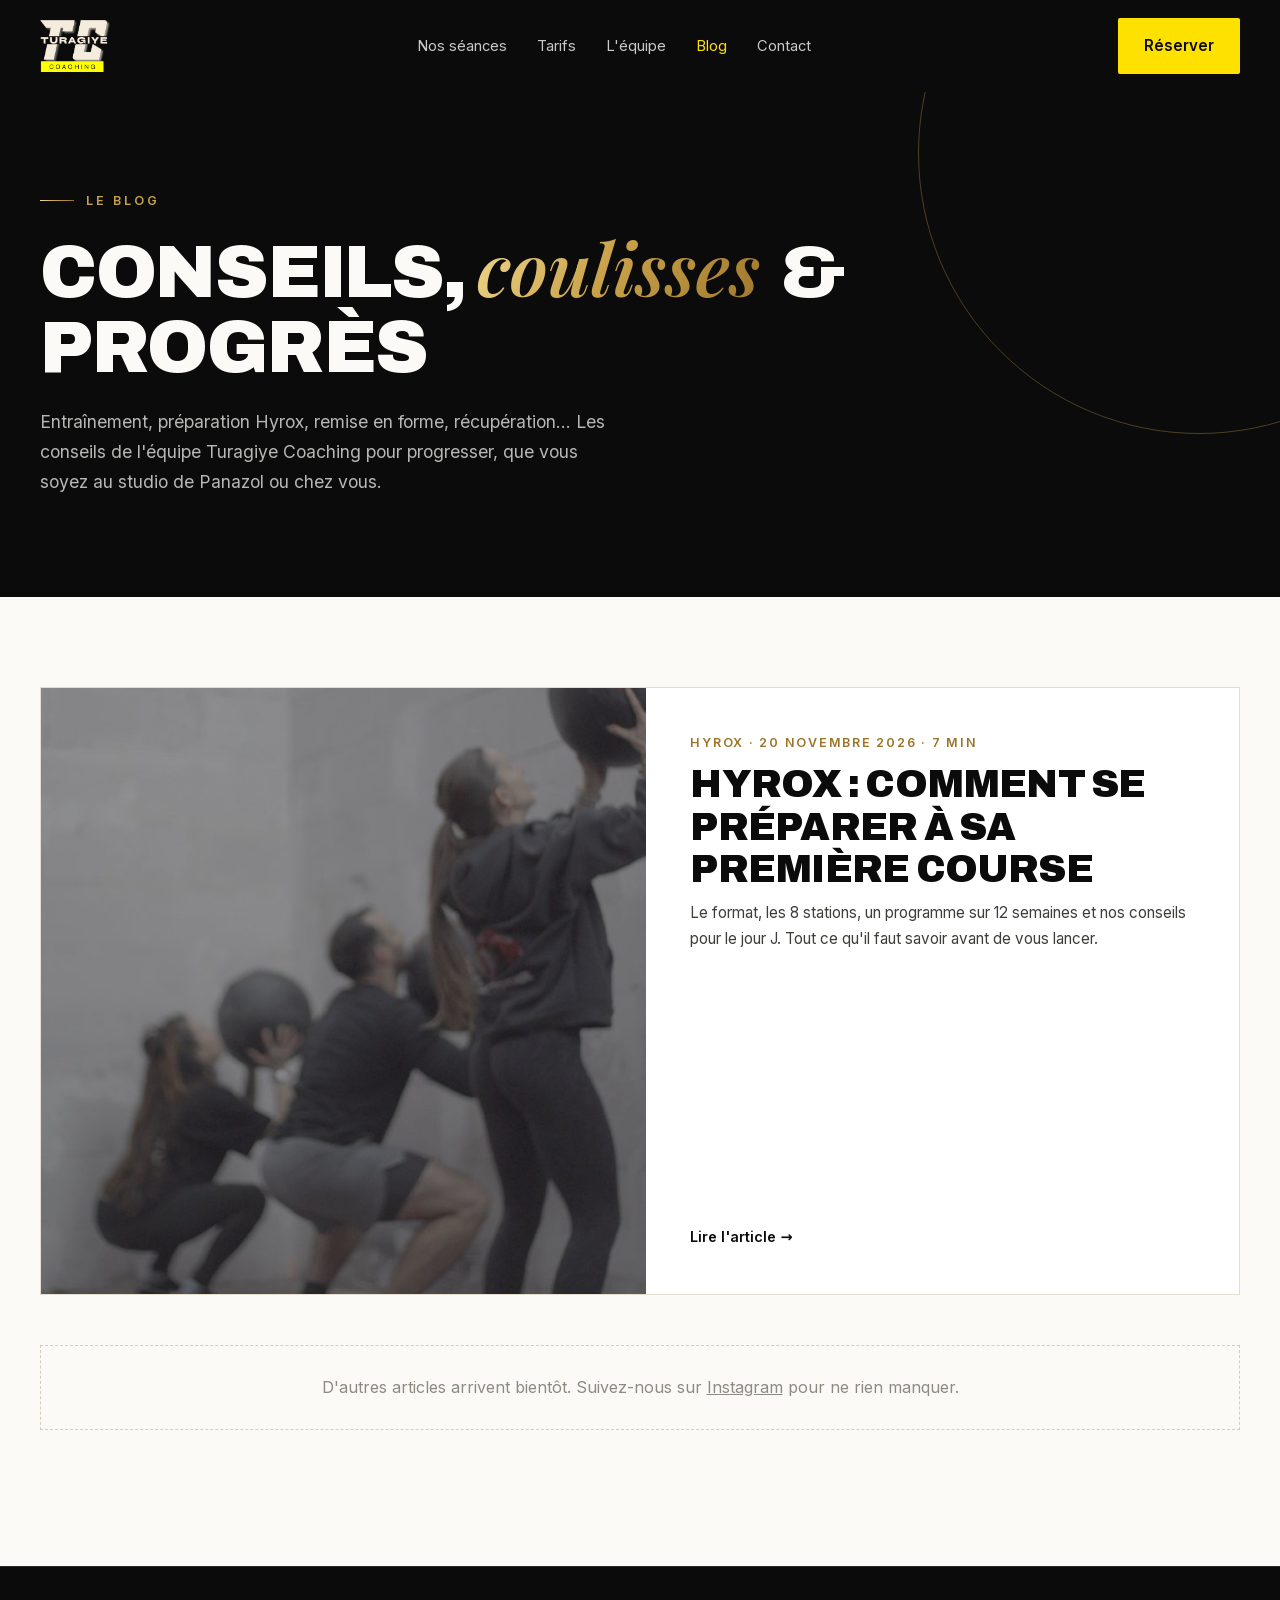
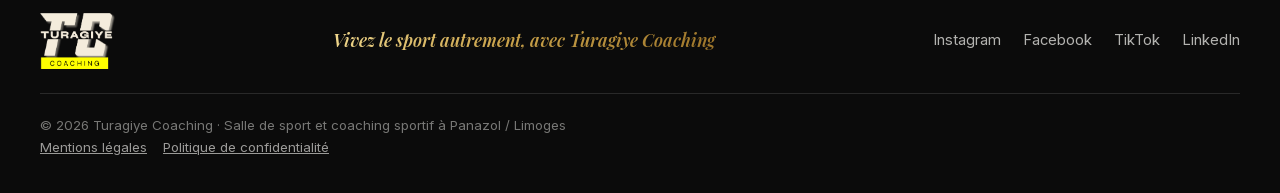
==== blog/index.html @ 180a903d "Blog : rubrique et premier article (préparer son premier Hyrox) Co-Authored-By: Claude Opus 5.5 <nor" ====
<!doctype html>
<html lang="fr">
<head>
  <meta charset="utf-8">
  <meta name="viewport" content="width=device-width, initial-scale=1">
  <title>Blog sport et coaching à Limoges | Turagiye Coaching</title>
  <meta name="description" content="Conseils d'entraînement, préparation Hyrox, remise en forme et vie du studio : le blog de Turagiye Coaching, salle de sport à Panazol (Limoges).">
  <link rel="canonical" href="https://turagiyecoaching.fr/blog/">
  <meta name="theme-color" content="#0b0b0b">
  <link rel="icon" href="../images/logo-noir.png">
  <meta property="og:type" content="website">
  <meta property="og:locale" content="fr_FR">
  <meta property="og:site_name" content="Turagiye Coaching">
  <meta property="og:title" content="Le blog de Turagiye Coaching">
  <meta property="og:description" content="Conseils d'entraînement, préparation Hyrox et vie du studio, par l'équipe de Turagiye Coaching à Panazol / Limoges.">
  <meta property="og:url" content="https://turagiyecoaching.fr/blog/">
  <meta property="og:image" content="https://turagiyecoaching.fr/images/partage.jpg">
  <link rel="stylesheet" href="../fonts/fonts.css">
  <link rel="stylesheet" href="blog.css">
  <script type="application/ld+json">
  {
    "@context": "https://schema.org",
    "@type": "Blog",
    "@id": "https://turagiyecoaching.fr/blog/#blog",
    "name": "Le blog de Turagiye Coaching",
    "url": "https://turagiyecoaching.fr/blog/",
    "inLanguage": "fr-FR",
    "publisher": { "@id": "https://turagiyecoaching.fr/#studio" },
    "blogPost": [
      { "@type": "BlogPosting", "headline": "Hyrox : comment se préparer à sa première course", "url": "https://turagiyecoaching.fr/blog/preparer-son-premier-hyrox.html", "datePublished": "2026-11-20" }
    ]
  }
  </script>
</head>
<body>
  <nav class="nav">
    <div class="container">
      <a href="../" class="logo"><img src="../images/logo-clair.png" alt="Turagiye Coaching — accueil"></a>
      <ul>
        <li><a href="../#offres">Nos séances</a></li>
        <li><a href="../#tarifs">Tarifs</a></li>
        <li><a href="../#equipe">L'équipe</a></li>
        <li><a href="./" aria-current="page">Blog</a></li>
        <li><a href="../#contact">Contact</a></li>
      </ul>
      <a href="https://feelup.app/turagiye-coaching-panazol" target="_blank" rel="noopener" class="btn btn-yellow">Réserver</a>
    </div>
  </nav>

  <header class="blog-hero">
    <div class="container">
      <span class="eyebrow">Le blog</span>
      <h1>Conseils, <span class="gold-text">coulisses</span> &amp; progrès</h1>
      <p>Entraînement, préparation Hyrox, remise en forme, récupération… Les conseils de l'équipe Turagiye Coaching pour progresser, que vous soyez au studio de Panazol ou chez vous.</p>
    </div>
  </header>

  <main class="posts">
    <div class="container">
      <div class="post-grid">
        <!-- Nouvel article : copier ce bloc en haut de la liste. Le plus récent garde la classe "featured". -->
        <a class="post-card featured" href="preparer-son-premier-hyrox.html">
          <div class="img"><img src="../images/hyrox-wallballs.jpg" alt="Wall balls pendant un entraînement Hyrox au studio" style="object-position:50% 35%"></div>
          <div class="body">
            <span class="meta">Hyrox · 20 novembre 2026 · 7 min</span>
            <h2>Hyrox : comment se préparer à sa première course</h2>
            <p>Le format, les 8 stations, un programme sur 12 semaines et nos conseils pour le jour J. Tout ce qu'il faut savoir avant de vous lancer.</p>
            <span class="more">Lire l'article →</span>
          </div>
        </a>
      </div>
      <p class="soon">D'autres articles arrivent bientôt. Suivez-nous sur <a href="https://www.instagram.com/turagiye_coaching/" target="_blank" rel="noopener">Instagram</a> pour ne rien manquer.</p>
    </div>
  </main>

  <footer>
    <div class="container">
      <a href="../" class="logo"><img src="../images/logo-clair.png" alt="Turagiye Coaching" style="height:56px;width:auto"></a>
      <span class="slogan gold-text">Vivez le sport autrement, avec Turagiye Coaching</span>
      <ul>
        <li><a href="https://www.instagram.com/turagiye_coaching/" target="_blank" rel="noopener">Instagram</a></li>
        <li><a href="https://www.facebook.com/p/Turagiye-Coaching-100078954837869/" target="_blank" rel="noopener">Facebook</a></li>
        <li><a href="https://www.tiktok.com/@melissaymar" target="_blank" rel="noopener">TikTok</a></li>
        <li><a href="https://fr.linkedin.com/company/turagiye-coaching" target="_blank" rel="noopener">LinkedIn</a></li>
      </ul>
      <small>© 2026 Turagiye Coaching · Salle de sport et coaching sportif à Panazol / Limoges<br>
        <a href="../mentions-legales.html">Mentions légales</a><a href="../confidentialite.html">Politique de confidentialité</a></small>
    </div>
  </footer>
</body>
</html>
---- fonts/fonts.css ----
/* Polices hébergées sur le site (aucune connexion aux serveurs de Google) */
@font-face { font-family: "Archivo"; font-style: normal; font-weight: 500 900; font-display: swap; src: url(archivo.woff2) format("woff2"); }
@font-face { font-family: "Inter"; font-style: normal; font-weight: 400 600; font-display: swap; src: url(inter.woff2) format("woff2"); }
@font-face { font-family: "Playfair Display"; font-style: italic; font-weight: 500 600; font-display: swap; src: url(playfair-italic.woff2) format("woff2"); }
---- blog/blog.css ----
/* Blog Turagiye Coaching — mêmes couleurs et polices que le site */
:root{--black:#0b0b0b;--ink:#151515;--white:#fbfaf6;--paper:#f3f1ea;--grey:#8d8a82;--text:#3f3d38;--yellow:#ffe100;--gold:#c9a24a;--gold-dark:#9c7429;--gold-grad:linear-gradient(120deg,#f1d98f 0%,#c9a24a 45%,#9c7429 100%);--display:"Archivo",system-ui,sans-serif;--serif:"Playfair Display",Georgia,serif;--sans:"Inter",system-ui,sans-serif}
*{box-sizing:border-box}
html{scroll-behavior:smooth}
body{margin:0;background:var(--white);color:var(--black);font-family:var(--sans);line-height:1.7}
img{display:block;max-width:100%}
a{color:inherit}
.container{width:min(1200px,100% - 40px);margin-inline:auto}
.narrow{width:min(760px,100% - 40px);margin-inline:auto}
.gold-text{font-family:var(--serif);font-style:italic;font-weight:600;text-transform:none;letter-spacing:0;background:var(--gold-grad);-webkit-background-clip:text;background-clip:text;color:transparent;padding:0 .08em .14em 0}
.eyebrow{display:inline-flex;align-items:center;gap:12px;font-size:.78rem;font-weight:600;letter-spacing:.24em;text-transform:uppercase;color:var(--gold)}
.eyebrow::before{content:"";width:34px;height:1px;background:var(--gold-grad)}
.btn{display:inline-flex;align-items:center;gap:.6em;padding:1em 1.7em;font:inherit;font-weight:600;font-size:.95rem;text-decoration:none;border-radius:2px;transition:transform .25s,box-shadow .25s}
.btn:hover{transform:translateY(-2px)}
.btn-yellow{background:var(--yellow);color:var(--black)}
.btn-yellow:hover{box-shadow:0 10px 30px -10px rgba(255,225,0,.6)}

/* Navigation */
.nav{background:var(--black);color:var(--white);padding:18px 0;position:sticky;top:0;z-index:10}
.nav .container{display:flex;align-items:center;justify-content:space-between;gap:24px}
.nav .logo img{height:52px;width:auto}
.nav ul{display:flex;gap:30px;list-style:none;margin:0;padding:0;font-size:.92rem}
.nav ul a{text-decoration:none;opacity:.8}
.nav ul a:hover,.nav ul a[aria-current]{opacity:1;color:var(--yellow)}

/* En-tête de la liste */
.blog-hero{background:var(--black);color:var(--white);padding:90px 0 100px;position:relative;overflow:hidden}
.blog-hero::before{content:"";position:absolute;width:560px;height:560px;right:-200px;top:-220px;border-radius:50%;border:1px solid rgba(201,162,74,.35)}
h1,h2,h3{font-family:var(--display);font-weight:900;line-height:1.02;letter-spacing:-.02em;text-transform:uppercase;margin:0}
.blog-hero h1{font-size:clamp(2.6rem,6vw,4.6rem);margin:18px 0 22px}
.blog-hero p{max-width:52ch;color:rgba(251,250,246,.72);font-size:1.1rem;margin:0}

/* Cartes d'articles */
.posts{padding:90px 0 120px}
.post-grid{display:grid;grid-template-columns:repeat(3,1fr);gap:26px}
.post-card{display:flex;flex-direction:column;background:#fff;border:1px solid #e3ded1;text-decoration:none;transition:transform .3s,border-color .3s,box-shadow .3s}
.post-card:hover{transform:translateY(-4px);border-color:var(--gold);box-shadow:0 24px 40px -28px rgba(0,0,0,.35)}
.post-card .img{aspect-ratio:16/10;overflow:hidden;background:var(--ink)}
.post-card .img img{width:100%;height:100%;object-fit:cover;transition:transform .8s}
.post-card:hover .img img{transform:scale(1.04)}
.post-card .body{padding:26px 26px 30px;display:flex;flex-direction:column;gap:10px;flex:1}
.post-card .meta{font-size:.78rem;font-weight:600;letter-spacing:.14em;text-transform:uppercase;color:var(--gold-dark)}
.post-card h2{font-size:1.35rem;line-height:1.1}
.post-card p{margin:0;color:var(--text);font-size:.95rem}
.post-card .more{margin-top:auto;padding-top:8px;font-weight:600;font-size:.9rem}
.post-card.featured{grid-column:span 3;flex-direction:row}
.post-card.featured .img{flex:1.2;aspect-ratio:auto;min-height:380px}
.post-card.featured .body{flex:1;padding:44px;justify-content:center}
.post-card.featured h2{font-size:clamp(1.7rem,3vw,2.4rem)}
.soon{margin-top:50px;padding:28px 30px;border:1px dashed #d4cdbb;color:var(--grey);text-align:center}

/* Article */
.article-head{background:var(--black);color:var(--white);padding:70px 0 0}
.crumbs{font-size:.84rem;color:rgba(251,250,246,.55);margin-bottom:26px}
.crumbs a{text-decoration:none}.crumbs a:hover{color:var(--yellow)}
.article-head h1{font-size:clamp(2.2rem,5.4vw,4rem);margin:16px 0 22px}
.article-head .intro{font-size:1.15rem;color:rgba(251,250,246,.78);max-width:60ch;margin:0 0 26px}
.byline{display:flex;flex-wrap:wrap;gap:8px 22px;font-size:.88rem;color:rgba(251,250,246,.6);padding-bottom:50px}
.byline b{color:var(--white);font-weight:600}
.cover{position:relative;margin-bottom:-120px}
.cover img{width:100%;aspect-ratio:16/8;object-fit:cover}
.cover figcaption{font-size:.8rem;color:var(--grey);margin-top:10px}
.article-body{padding:170px 0 60px}
.article-body h2{font-size:clamp(1.6rem,3.4vw,2.2rem);margin:60px 0 18px}
.article-body h3{font-size:1.2rem;margin:34px 0 10px;letter-spacing:-.01em}
.article-body p,.article-body li{color:var(--text);font-size:1.06rem}
.article-body ul,.article-body ol{padding-left:1.25em}
.article-body li{margin-bottom:8px}
.article-body li::marker{color:var(--gold-dark)}
.article-body strong{color:var(--black)}
.toc{background:var(--paper);padding:26px 30px;margin:0 0 20px;border-left:3px solid var(--gold)}
.toc b{font-family:var(--display);text-transform:uppercase;font-size:.85rem;letter-spacing:.08em}
.toc ol{margin:10px 0 0}.toc a{text-decoration:none}.toc a:hover{color:var(--gold-dark)}
.stations{display:grid;grid-template-columns:repeat(2,1fr);gap:12px;margin:26px 0;padding:0;list-style:none;counter-reset:st}
.stations li{counter-increment:st;display:flex;gap:14px;align-items:baseline;background:#fff;border:1px solid #e3ded1;padding:16px 18px;margin:0;font-size:.98rem}
.stations li::before{content:counter(st);font-family:var(--serif);font-style:italic;color:var(--gold-dark);font-size:1.2rem;min-width:1em}
.stations li span{color:var(--grey);font-size:.88rem;display:block}
.tip{background:var(--black);color:var(--white);padding:30px 32px;margin:34px 0}
.tip b{display:block;font-family:var(--display);text-transform:uppercase;color:var(--yellow);margin-bottom:6px;letter-spacing:.02em}
.tip p{color:rgba(251,250,246,.8);margin:0}
.week{width:100%;border-collapse:collapse;margin:24px 0;font-size:.97rem}
.week th,.week td{text-align:left;padding:13px 14px;border-bottom:1px solid #e3ded1;vertical-align:top}
.week th{font-family:var(--display);text-transform:uppercase;font-size:.8rem;letter-spacing:.06em;color:var(--gold-dark)}
.week td:first-child{font-weight:600;white-space:nowrap;color:var(--black)}
.cta-box{background:var(--black);color:var(--white);padding:46px 44px;margin:70px 0 20px;position:relative;overflow:hidden}
.cta-box::before{content:"";position:absolute;width:340px;height:340px;right:-120px;top:-150px;border-radius:50%;border:1px solid rgba(201,162,74,.4)}
.cta-box h2{color:var(--white);margin:0 0 14px;font-size:clamp(1.6rem,3.4vw,2.2rem)}
.cta-box p{color:rgba(251,250,246,.75);margin:0 0 24px;max-width:50ch}
.cta-box .actions{display:flex;flex-wrap:wrap;gap:14px;align-items:center}
.cta-box .actions a.link{color:var(--white);opacity:.8}
.back{display:inline-block;margin-top:30px;font-weight:600;text-decoration:none}
.back:hover{color:var(--gold-dark)}

/* Pied de page */
footer{background:var(--black);color:var(--white);border-top:1px solid rgba(255,255,255,.12);padding:46px 0 34px}
footer .container{display:flex;flex-wrap:wrap;justify-content:space-between;align-items:center;gap:24px}
footer .slogan{font-size:1.1rem}
footer ul{display:flex;flex-wrap:wrap;gap:22px;list-style:none;padding:0;margin:0;font-size:.92rem}
footer ul a{text-decoration:none;opacity:.7}footer ul a:hover{opacity:1;color:var(--yellow)}
footer small{width:100%;color:rgba(251,250,246,.45);padding-top:20px;border-top:1px solid rgba(255,255,255,.12)}
footer small a{color:rgba(251,250,246,.6);margin-right:16px}

@media (max-width:960px){
  .nav ul{display:none}
  .post-grid{grid-template-columns:1fr 1fr}
  .post-card.featured{grid-column:span 2;flex-direction:column}
  .post-card.featured .img{min-height:0;aspect-ratio:16/10}
  .post-card.featured .body{padding:28px}
  .cover{margin-bottom:-60px}
  .article-body{padding-top:100px}
}
@media (max-width:600px){
  .post-grid{grid-template-columns:1fr}
  .post-card.featured{grid-column:span 1}
  .stations{grid-template-columns:1fr}
  .nav .logo img{height:44px}
  .nav .btn{padding:.75em 1.1em;font-size:.85rem}
  .cta-box{padding:34px 26px}
  .week td:first-child{white-space:normal}
}
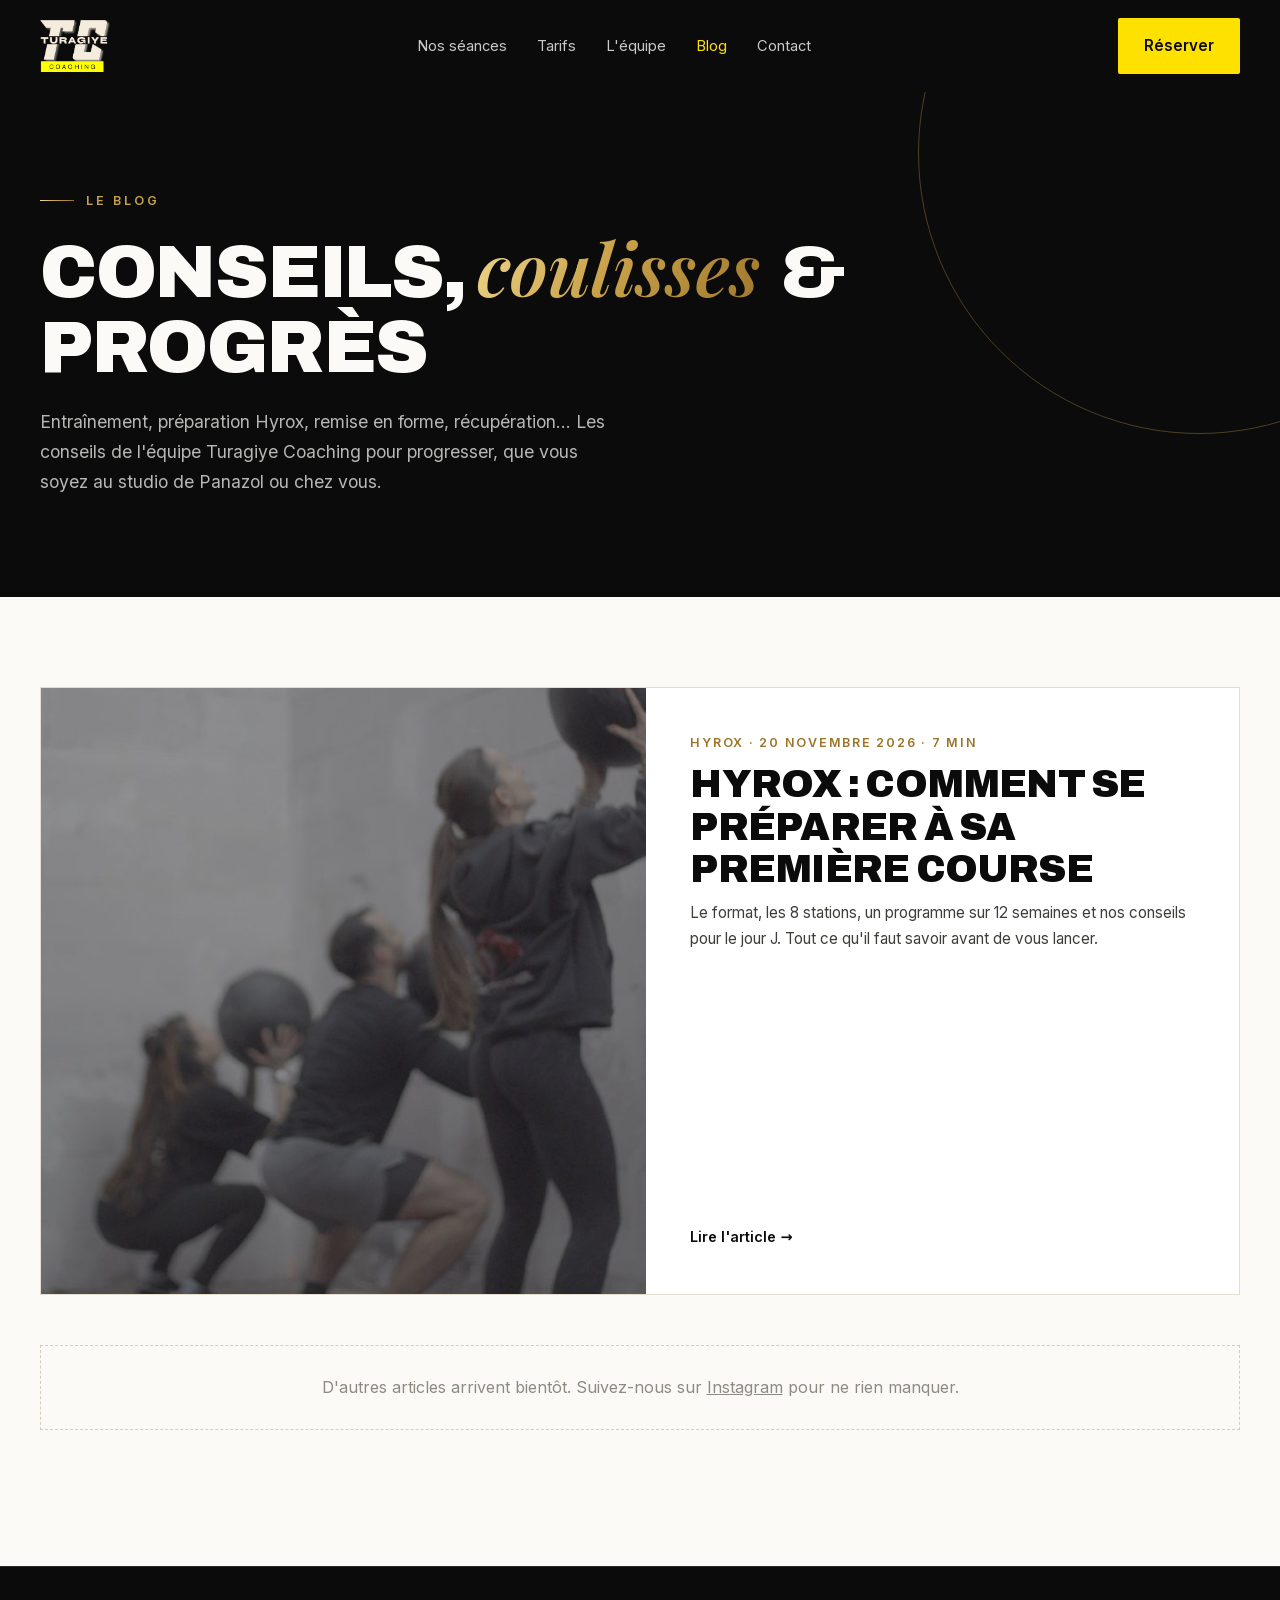
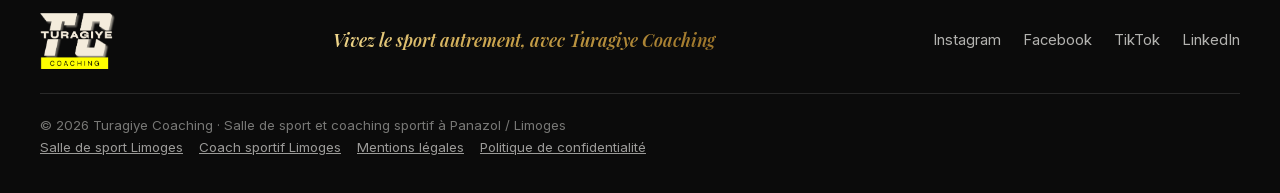
==== commit f134de33: "SEO local Limoges : pages salle de sport et coach sportif, titre et liens internes Co-Authored-By: C" ====
--- a/blog/index.html
+++ b/blog/index.html
@@ -84,7 +84,7 @@
         <li><a href="https://fr.linkedin.com/company/turagiye-coaching" target="_blank" rel="noopener">LinkedIn</a></li>
       </ul>
       <small>© 2026 Turagiye Coaching · Salle de sport et coaching sportif à Panazol / Limoges<br>
-        <a href="../mentions-legales.html">Mentions légales</a><a href="../confidentialite.html">Politique de confidentialité</a></small>
+        <a href="../salle-de-sport-limoges.html">Salle de sport Limoges</a><a href="../coach-sportif-limoges.html">Coach sportif Limoges</a><a href="../mentions-legales.html">Mentions légales</a><a href="../confidentialite.html">Politique de confidentialité</a></small>
     </div>
   </footer>
 </body>
--- a/blog/blog.css
+++ b/blog/blog.css
@@ -118,3 +118,29 @@
   .cta-box{padding:34px 26px}
   .week td:first-child{white-space:normal}
 }
+
+/* Pages locales (salle de sport / coach sportif Limoges) */
+.lp-actions{display:flex;flex-wrap:wrap;gap:14px;align-items:center;padding-bottom:50px}
+.lp-actions .link{color:var(--white);opacity:.8;font-weight:600}
+.facts{display:grid;grid-template-columns:repeat(4,1fr);gap:0;margin:10px 0 0;border-top:1px solid #e3ded1;border-left:1px solid #e3ded1}
+.facts div{padding:20px 18px;border-right:1px solid #e3ded1;border-bottom:1px solid #e3ded1;background:#fff}
+.facts b{display:block;font-family:var(--display);font-weight:900;font-size:1.5rem;text-transform:uppercase;line-height:1.1}
+.facts span{font-size:.86rem;color:var(--grey)}
+.cards{display:grid;grid-template-columns:repeat(2,1fr);gap:14px;margin:24px 0}
+.cards div{background:#fff;border:1px solid #e3ded1;padding:22px 22px 24px}
+.cards b{display:block;font-family:var(--display);text-transform:uppercase;font-size:1.05rem;margin-bottom:6px}
+.cards p{margin:0;font-size:.97rem}
+.photo{margin:40px 0}
+.photo img{width:100%;aspect-ratio:16/9;object-fit:cover}
+.photo figcaption{font-size:.84rem;color:var(--grey);margin-top:8px}
+.faq-lp details{border-bottom:1px solid #e3ded1}
+.faq-lp details:first-of-type{border-top:1px solid #e3ded1}
+.faq-lp summary{cursor:pointer;list-style:none;display:flex;justify-content:space-between;gap:16px;padding:20px 0;font-family:var(--display);font-weight:800;text-transform:uppercase;font-size:1.02rem}
+.faq-lp summary::-webkit-details-marker{display:none}
+.faq-lp summary::after{content:"+";color:var(--gold-dark);font-family:var(--sans);font-size:1.3rem;line-height:1}
+.faq-lp details[open] summary::after{content:"–"}
+.faq-lp details p{margin:-4px 0 22px}
+.see-also{display:flex;flex-wrap:wrap;gap:10px;margin-top:20px}
+.see-also a{padding:.55em 1.1em;border:1px solid var(--black);border-radius:999px;text-decoration:none;font-size:.9rem;font-weight:500}
+.see-also a:hover{background:var(--yellow);border-color:var(--yellow)}
+@media (max-width:760px){.facts{grid-template-columns:1fr 1fr}.cards{grid-template-columns:1fr}}
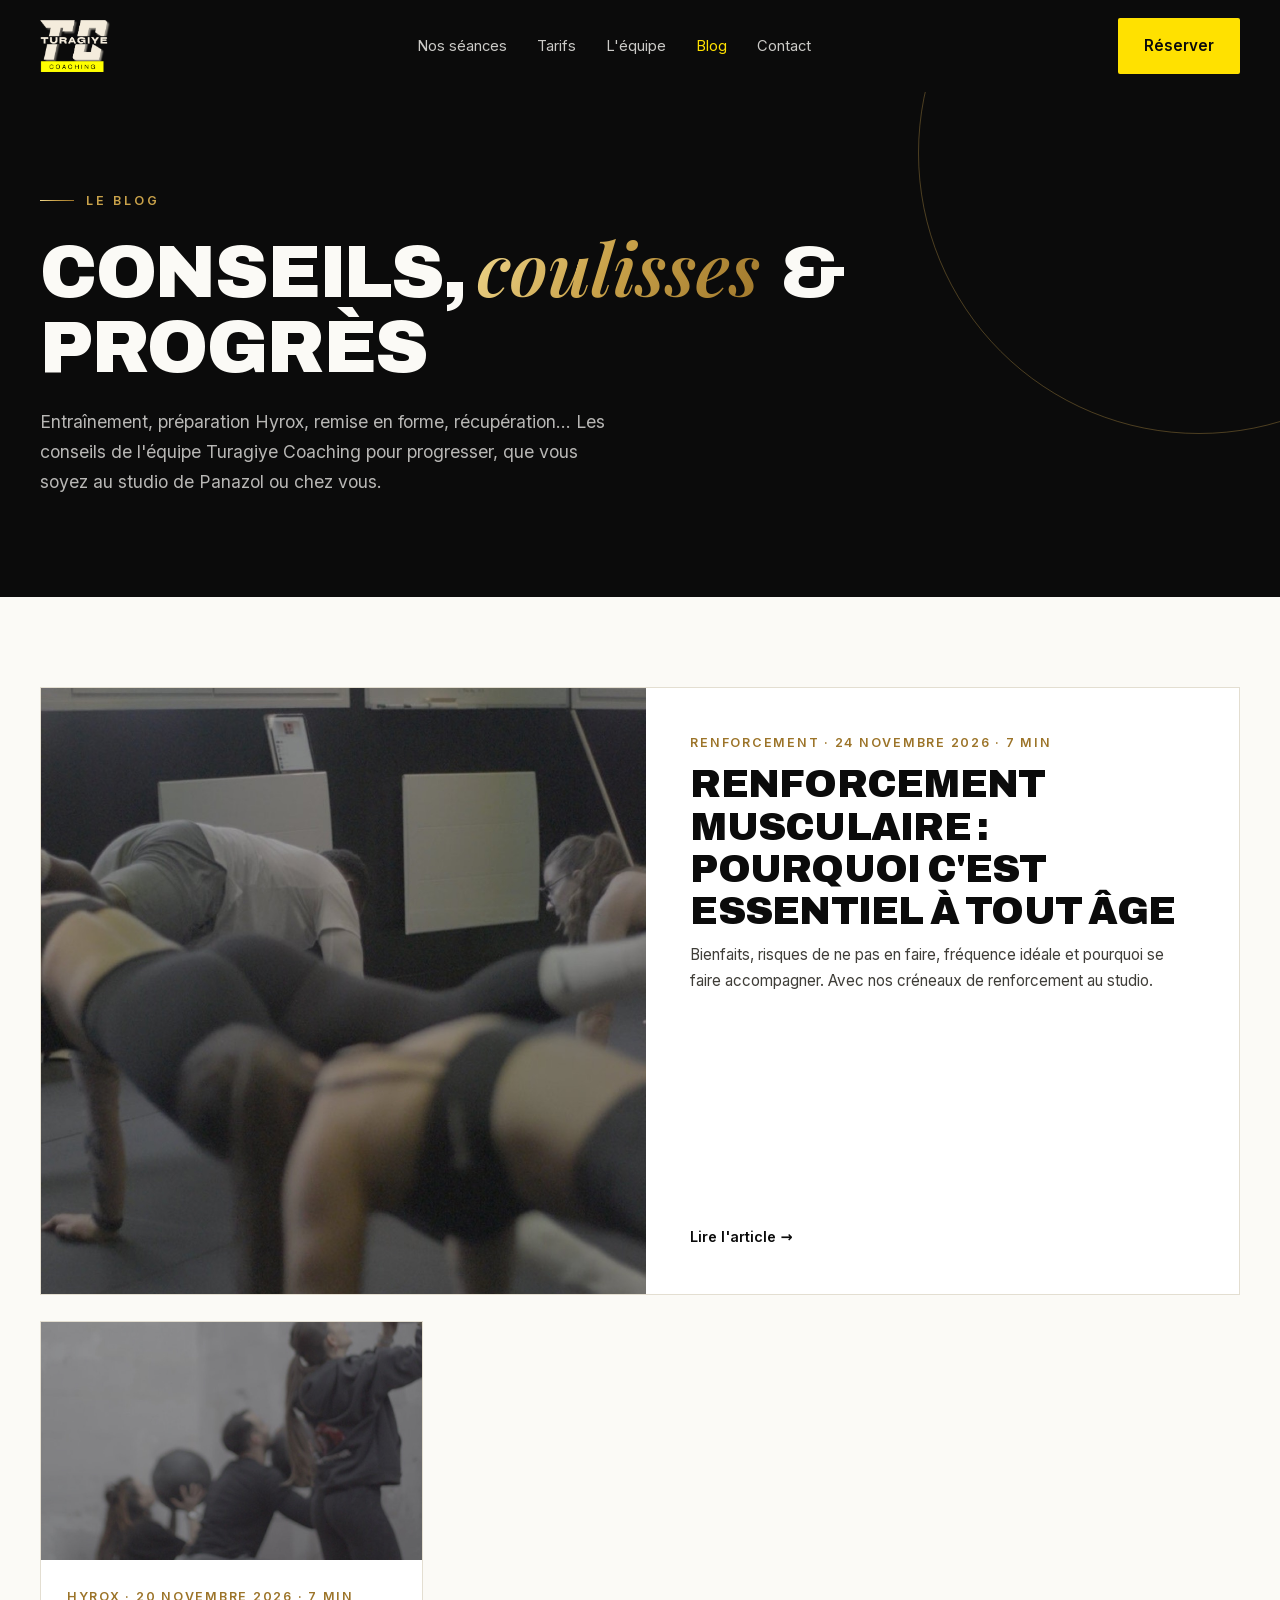
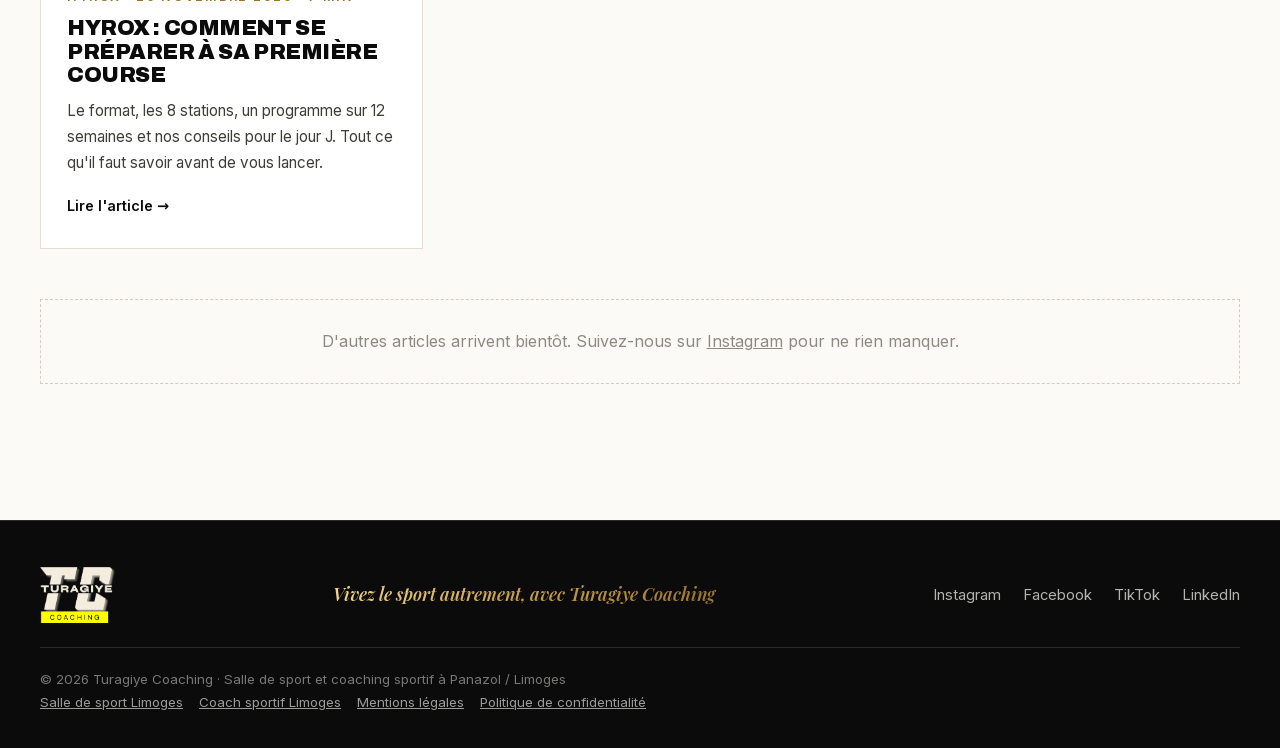
==== commit 3cd3c116: "Blog : article renforcement musculaire avec planning interactif des créneaux Co-Authored-By: Claude " ====
--- a/blog/index.html
+++ b/blog/index.html
@@ -27,6 +27,7 @@
     "inLanguage": "fr-FR",
     "publisher": { "@id": "https://turagiyecoaching.fr/#studio" },
     "blogPost": [
+      { "@type": "BlogPosting", "headline": "Renforcement musculaire : pourquoi c'est essentiel à tout âge", "url": "https://turagiyecoaching.fr/blog/renforcement-musculaire-tout-age.html", "datePublished": "2026-11-24" },
       { "@type": "BlogPosting", "headline": "Hyrox : comment se préparer à sa première course", "url": "https://turagiyecoaching.fr/blog/preparer-son-premier-hyrox.html", "datePublished": "2026-11-20" }
     ]
   }
@@ -59,7 +60,16 @@
     <div class="container">
       <div class="post-grid">
         <!-- Nouvel article : copier ce bloc en haut de la liste. Le plus récent garde la classe "featured". -->
-        <a class="post-card featured" href="preparer-son-premier-hyrox.html">
+        <a class="post-card featured" href="renforcement-musculaire-tout-age.html">
+          <div class="img"><img src="../images/gainage.jpg" alt="Gainage pendant un cours de renforcement musculaire au studio" style="object-position:50% 55%"></div>
+          <div class="body">
+            <span class="meta">Renforcement · 24 novembre 2026 · 7 min</span>
+            <h2>Renforcement musculaire : pourquoi c'est essentiel à tout âge</h2>
+            <p>Bienfaits, risques de ne pas en faire, fréquence idéale et pourquoi se faire accompagner. Avec nos créneaux de renforcement au studio.</p>
+            <span class="more">Lire l'article →</span>
+          </div>
+        </a>
+        <a class="post-card" href="preparer-son-premier-hyrox.html">
           <div class="img"><img src="../images/hyrox-wallballs.jpg" alt="Wall balls pendant un entraînement Hyrox au studio" style="object-position:50% 35%"></div>
           <div class="body">
             <span class="meta">Hyrox · 20 novembre 2026 · 7 min</span>
--- a/blog/blog.css
+++ b/blog/blog.css
@@ -144,3 +144,47 @@
 .see-also a{padding:.55em 1.1em;border:1px solid var(--black);border-radius:999px;text-decoration:none;font-size:.9rem;font-weight:500}
 .see-also a:hover{background:var(--yellow);border-color:var(--yellow)}
 @media (max-width:760px){.facts{grid-template-columns:1fr 1fr}.cards{grid-template-columns:1fr}}
+
+/* Semaine type (illustration) */
+.week-type{display:grid;grid-template-columns:repeat(7,1fr);gap:8px;margin:26px 0 10px}
+.week-type div{background:#fff;border:1px solid #e3ded1;padding:14px 6px 16px;text-align:center}
+.week-type b{display:block;font-family:var(--display);text-transform:uppercase;font-size:.78rem;letter-spacing:.06em;color:var(--grey)}
+.week-type i{display:block;font-style:normal;font-size:1.4rem;margin:8px 0 4px}
+.week-type span{font-size:.74rem;color:var(--text);line-height:1.3;display:block}
+.week-type .renfo{background:var(--black);border-color:var(--black)}
+.week-type .renfo b{color:var(--gold)}.week-type .renfo span{color:var(--yellow);font-weight:600}
+.legend{font-size:.85rem;color:var(--grey);margin:0 0 10px}
+
+/* Planning interactif */
+.planning{background:var(--black);color:var(--white);padding:34px 32px 30px;margin:36px 0}
+.planning h3{color:var(--white);font-size:1.35rem;margin:0 0 6px}
+.planning .sub{color:rgba(251,250,246,.65);font-size:.95rem;margin:0 0 20px}
+.next{display:flex;align-items:center;gap:12px;background:rgba(255,225,0,.1);border:1px solid rgba(255,225,0,.35);padding:12px 16px;margin-bottom:20px;font-size:.95rem}
+.next .dot{width:9px;height:9px;border-radius:50%;background:var(--yellow);flex:none;box-shadow:0 0 0 0 rgba(255,225,0,.6);animation:pulse 2s infinite}
+@keyframes pulse{70%{box-shadow:0 0 0 10px rgba(255,225,0,0)}100%{box-shadow:0 0 0 0 rgba(255,225,0,0)}}
+.next b{color:var(--yellow)}
+.filters{display:flex;flex-wrap:wrap;gap:8px;margin-bottom:22px}
+.filters button{font:inherit;font-size:.86rem;font-weight:500;padding:.5em 1em;border-radius:999px;border:1px solid rgba(251,250,246,.25);background:transparent;color:var(--white);cursor:pointer;transition:background .2s,color .2s,border-color .2s}
+.filters button[aria-pressed="true"]{background:var(--yellow);color:var(--black);border-color:var(--yellow)}
+.days{display:grid;grid-template-columns:repeat(5,minmax(0,1fr));gap:8px}
+.day h4{margin:0 0 10px;font-family:var(--display);text-transform:uppercase;font-size:.85rem;letter-spacing:.08em;color:var(--gold);padding-bottom:8px;border-bottom:1px solid rgba(255,255,255,.12)}
+.day.today h4{color:var(--yellow)}
+.day.today h4::after{content:"";display:inline-block;width:7px;height:7px;border-radius:50%;background:var(--yellow);margin-left:8px;vertical-align:middle}
+.slot{display:block;text-decoration:none;background:#1c1c1c;border:1px solid rgba(255,255,255,.1);border-left:3px solid #f2a07b;padding:12px 9px 13px 10px;margin-bottom:10px;transition:transform .2s,border-color .2s,background .2s}
+.slot:hover{transform:translateY(-2px);background:#232323;border-color:var(--gold);border-left-color:var(--yellow)}
+.slot .t{display:block;font-family:var(--display);font-weight:800;font-size:.86rem;white-space:nowrap;color:var(--white)}
+.slot .n{display:block;font-size:.8rem;color:rgba(251,250,246,.65);margin-top:2px}
+.slot .r{display:block;font-size:.78rem;font-weight:600;color:var(--yellow);margin-top:8px}
+.slot.hidden{display:none}
+.day .empty{font-size:.8rem;color:rgba(251,250,246,.35);padding:10px 0}
+.planning .foot{margin:16px 0 0;font-size:.82rem;color:rgba(251,250,246,.5)}
+@media (max-width:760px){
+  .week-type{grid-template-columns:1fr;gap:6px}
+  .week-type div{display:flex;justify-content:space-between;align-items:center;text-align:left;padding:11px 16px}
+  .week-type span{font-size:.88rem}
+  .days{grid-template-columns:1fr}
+  .day{display:grid;grid-template-columns:90px 1fr;gap:10px;align-items:start;border-bottom:1px solid rgba(255,255,255,.1);padding-bottom:8px}
+  .day h4{border:0;padding:12px 0 0;margin:0}
+  .day .slots{display:grid;gap:8px}.slot{margin:0}
+  .planning{padding:28px 20px}
+}
